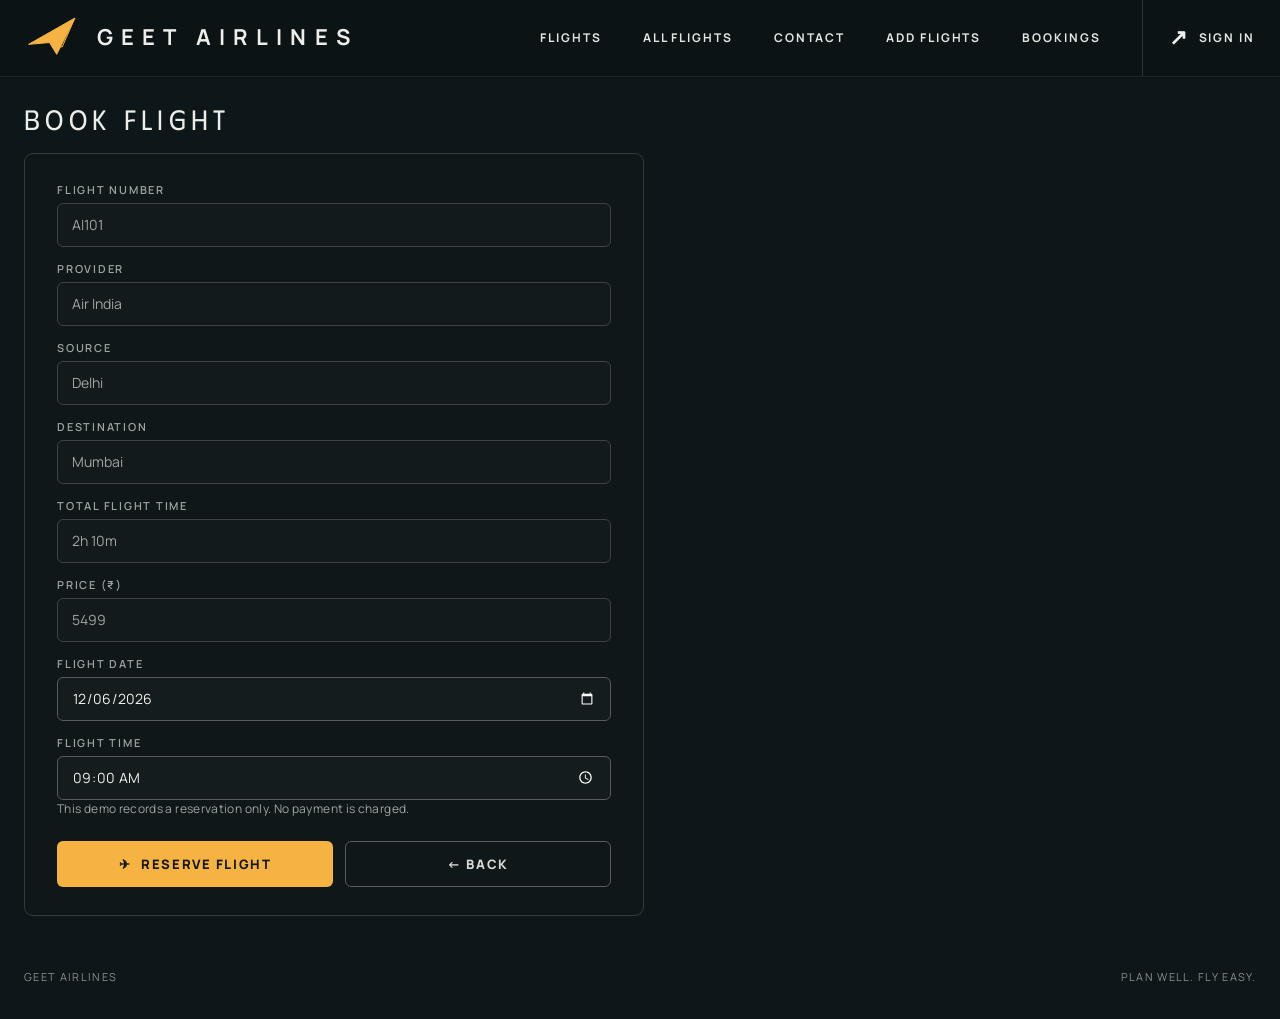
==== book.html @ dc755e6f "Deploy static pages to root and public with native Cloudflare redirects" ====
<!DOCTYPE html>
<html lang="en">
<head>
  <meta charset="UTF-8">
  <meta name="viewport" content="width=device-width, initial-scale=1">
  <meta name="theme-color" content="#0d1618">
  <title>Book Flight | Geet Airlines</title>
  <link rel="stylesheet" href="css/geet.css">
</head>
<body class="departure-page">
<div class="departure-shell">
  <header class="topbar">
    <a class="brand" href="index.html" aria-label="Geet Airlines home">
      <svg class="brand-mark" viewBox="0 0 64 48" aria-hidden="true"><path d="M4 31 55 2 35 42 27 29 4 31Z"/><path d="m27 29 14 5 14-32"/></svg>
      <span>GEET AIRLINES</span>
    </a>
    <nav class="main-nav" aria-label="Main navigation">
      <a href="index.html">Flights</a>
      <a href="viewflights.html">All flights</a>
      <a href="contact.html">Contact</a>
      <a href="addflights.html">Add flights</a>
      <a href="viewbookings.html">Bookings</a>
      <a class="logout-link" href="login.html"><span aria-hidden="true">↗</span> Sign In</a>
    </nav>
  </header>
  <main class="inner-main">
    <h1 class="page-title">Book Flight</h1>
    <form class="form-card" id="bookForm">
      <div class="form-row">
        <div class="form-field">
          <label>Flight number</label>
          <input type="text" id="flightnumber" readonly>
        </div>
        <div class="form-field">
          <label>Provider</label>
          <input type="text" id="provider" readonly>
        </div>
        <div class="form-field">
          <label>Source</label>
          <input type="text" id="source" readonly>
        </div>
        <div class="form-field">
          <label>Destination</label>
          <input type="text" id="destination" readonly>
        </div>
        <div class="form-field">
          <label>Total flight time</label>
          <input type="text" id="duration" readonly>
        </div>
        <div class="form-field">
          <label>Price (₹)</label>
          <input type="number" id="price" readonly>
        </div>
        <div class="form-field">
          <label for="fdate">Flight date</label>
          <input type="date" id="fdate" name="fdate" required>
        </div>
        <div class="form-field">
          <label for="ftime">Flight time</label>
          <input type="time" id="ftime" name="ftime" required value="09:00">
        </div>
      </div>
      <p style="font-size:12px;color:var(--muted);margin:0 0 16px;letter-spacing:.03em">This demo records a reservation only. No payment is charged.</p>
      <div class="form-submit-row">
        <button class="geet-btn" type="submit"><span aria-hidden="true">✈</span> Reserve Flight</button>
        <a class="geet-btn secondary" href="index.html">← Back</a>
      </div>
    </form>
  </main>
  <footer class="site-footer"><span>Geet Airlines</span><span>Plan well. Fly easy.</span></footer>
</div>

<script>
const DEFAULT_FLIGHTS = [
    { id: 1, flightnumber: "AI101", provider: "Air India", source: "Delhi", destination: "Mumbai", duration: "2h 10m", price: 5499 },
    { id: 2, flightnumber: "6E205", provider: "IndiGo", source: "Mumbai", destination: "Bengaluru", duration: "1h 45m", price: 4299 },
    { id: 3, flightnumber: "SG312", provider: "SpiceJet", source: "Delhi", destination: "Jaipur", duration: "1h 00m", price: 2499 },
    { id: 4, flightnumber: "UK810", provider: "Vistara", source: "Delhi", destination: "Bengaluru", duration: "2h 45m", price: 6800 },
    { id: 5, flightnumber: "AI402", provider: "Air India", source: "Mumbai", destination: "Chennai", duration: "2h 00m", price: 4800 },
    { id: 6, flightnumber: "6E508", provider: "IndiGo", source: "Hyderabad", destination: "Kolkata", duration: "2h 15m", price: 5120 }
];

const params = new URLSearchParams(window.location.search);
const id = parseInt(params.get("id")) || 1;
const saved = localStorage.getItem("geet_flights");
const flights = saved ? JSON.parse(saved) : DEFAULT_FLIGHTS;
const current = flights.find(f => f.id === id) || flights[0];

document.getElementById("flightnumber").value = current.flightnumber;
document.getElementById("provider").value = current.provider;
document.getElementById("source").value = current.source;
document.getElementById("destination").value = current.destination;
document.getElementById("duration").value = current.duration;
document.getElementById("price").value = current.price;

const dateInput = document.getElementById("fdate");
const today = new Date().toISOString().split("T")[0];
dateInput.min = today;
dateInput.value = today;

document.getElementById("bookForm").addEventListener("submit", function(e) {
  e.preventDefault();
  const user = JSON.parse(localStorage.getItem("geet_user") || '{"email":"traveler@geetairlines.com","name":"Traveler"}');
  const booking = {
    id: Date.now(),
    flightnumber: current.flightnumber,
    provider: current.provider,
    source: current.source,
    destination: current.destination,
    price: current.price,
    date: dateInput.value,
    time: document.getElementById("ftime").value,
    customerName: user.name,
    customerEmail: user.email
  };
  
  const bookings = JSON.parse(localStorage.getItem("geet_bookings") || "[]");
  bookings.push(booking);
  localStorage.setItem("geet_bookings", JSON.stringify(bookings));
  
  window.location.href = `summary.html?bid=${booking.id}`;
});
</script>
</body>
</html>
---- css/geet.css ----
@import url('https://fonts.googleapis.com/css2?family=DM+Mono:wght@400;500&family=Manrope:wght@400;500;600;700;800&family=Phudu:wght@400;500&display=swap');
:root{color-scheme:dark;--ink:#0d1618;--ink-raised:#111a1c;--rule:#30383a;--paper:#edede9;--muted:#9da5a2;--amber:#f7b342;--green:#bddecb;--sans:'Manrope',Arial,sans-serif;--mono:'DM Mono',Consolas,monospace}
*{box-sizing:border-box}html{min-height:100%;background:var(--ink)}body{margin:0;background:var(--ink);color:var(--paper);font:14px/1.45 var(--sans);letter-spacing:.01em}a{color:inherit;text-decoration:none}button,select{font:inherit}.departure-shell{width:min(100%,1505px);min-height:100vh;margin:0 auto;background:var(--ink);overflow:hidden}.topbar{height:77px;display:flex;align-items:center;padding:0 25px;border-bottom:1px solid #1b2426;background:#0c1315;gap:28px}.brand{height:100%;display:flex;align-items:center;gap:14px;flex:0 0 31%;font-size:22px;font-weight:700;letter-spacing:.37em;white-space:nowrap}.brand-mark{width:58px;height:44px;fill:var(--amber);stroke:var(--amber);stroke-width:1.1;stroke-linejoin:round}.brand-mark path+path{fill:none}.main-nav{height:100%;display:flex;align-items:center;justify-content:flex-end;gap:clamp(18px,3.2vw,48px);flex:1}.main-nav a{position:relative;height:100%;display:flex;align-items:center;font-size:12px;font-weight:700;letter-spacing:.16em;text-transform:uppercase;white-space:nowrap;color:#e4e6e2}.main-nav a:hover,.main-nav a:focus-visible{color:var(--amber)}.main-nav a.active:after{position:absolute;content:'';height:3px;left:0;right:0;bottom:18px;background:var(--amber)}.main-nav .logout-link{border-left:1px solid #293134;padding-left:26px;gap:10px}.logout-link span{font-size:22px;color:var(--paper)}
.panorama{height:238px;position:relative;overflow:hidden}.photo-track{height:100%;display:grid;grid-template-columns:1fr 1.1fr 1fr;gap:3px}.photo-panel{position:relative;overflow:hidden;margin:0;min-width:0;background:#172022}.photo-panel img{display:block;width:100%;height:100%;object-fit:cover;transition:filter .45s ease,transform .6s ease;filter:saturate(.78) brightness(.8)}.photo-panel.is-active img{filter:saturate(.97) brightness(.97);transform:scale(1.012)}.photo-panel figcaption{position:absolute;width:1px;height:1px;overflow:hidden;clip:rect(0,0,0,0);white-space:nowrap}.slide-arrow{position:absolute;top:50%;transform:translateY(-50%);width:47px;height:47px;border:1px solid #fff5;border-radius:50%;background:#111a1ccc;color:white;font-size:34px;font-weight:300;line-height:35px;cursor:pointer;transition:background .2s ease}.slide-arrow:hover,.slide-arrow:focus-visible{background:var(--amber);color:#121819}.slide-prev{left:24px}.slide-next{right:24px}.slide-dots{position:absolute;left:50%;bottom:13px;transform:translateX(-50%);display:flex;gap:13px;padding:7px 12px;border-radius:20px;background:#11171970}.slide-dots button{width:10px;height:10px;border:0;border-radius:50%;padding:0;background:#b8b9b2;opacity:.7;cursor:pointer}.slide-dots button.is-active{background:var(--amber);opacity:1;transform:scale(1.13)}
.search-board{margin:24px 24px 0;padding:18px 30px;border:1px solid #343b3d;border-radius:9px;background:#101719}.search-form{display:grid;grid-template-columns:1.1fr 1.1fr 1.1fr .8fr;gap:30px;align-items:end}.field{position:relative;min-width:0;display:grid;gap:4px;color:#d8d9d4;font-size:12px;font-weight:500}.field select{height:45px;width:100%;appearance:none;border:1px solid #565b5b;border-radius:6px;padding:0 42px 0 16px;color:#f0f0eb;background:#151c1e url("data:image/svg+xml,%3Csvg xmlns='http://www.w3.org/2000/svg' width='16' height='16' viewBox='0 0 16 16'%3E%3Cpath d='m3 6 5 5 5-5' fill='none' stroke='%23edede9' stroke-width='1.8'/%3E%3C/svg%3E") no-repeat right 14px center;font-size:14px;outline:none}.field select:focus{border-color:var(--amber);box-shadow:0 0 0 2px #f7b34230}.search-button{height:45px;border:0;border-radius:6px;background:var(--amber);color:#111719;text-transform:uppercase;letter-spacing:.12em;font-weight:800;display:flex;align-items:center;justify-content:center;gap:13px;cursor:pointer;transition:filter .2s ease,transform .2s ease}.search-button:hover{filter:brightness(1.06);transform:translateY(-1px)}.search-button svg{width:22px;height:22px;fill:none;stroke:currentColor;stroke-width:2.1;stroke-linecap:round}
.results-section{margin:0 24px}.results-heading{height:63px;display:flex;align-items:center;gap:24px}.results-heading h1{margin:0;font:400 27px/1 'Phudu','Arial Narrow',sans-serif;letter-spacing:.19em;text-transform:uppercase;white-space:nowrap}.sample-label{padding-left:22px;border-left:1px solid #485052;color:var(--amber);font-size:12px;font-weight:500;letter-spacing:.24em;text-transform:uppercase;white-space:nowrap}.results-count{margin-left:auto;font:500 11px/1 var(--mono);letter-spacing:.14em;text-transform:uppercase;color:#deded8;white-space:nowrap}.results-count strong{font-weight:500;color:inherit}.notice{margin:0;padding:10px 14px;border-left:3px solid var(--amber);background:#182022;color:#e7e7e1}.notice-error{border-color:#db7770}
.table-scroll{overflow-x:auto}.flight-board{width:100%;border-collapse:collapse;table-layout:fixed;border:1px solid #343b3d;background:#101719}.flight-board th{height:42px;padding:8px 12px;border:1px solid #343b3d;text-align:left;color:#d9dad5;font:500 12px/1 var(--mono);letter-spacing:.1em;text-transform:uppercase;white-space:nowrap}.flight-board td{height:42px;padding:6px 12px;border:1px solid #30383a;font-size:15px;font-weight:600;white-space:nowrap}.flight-board tbody tr{transition:background .16s ease}.flight-board tbody tr:hover{background:#182225}.flight-board th:nth-child(1),.flight-board td:nth-child(1){width:5%;text-align:center}.flight-board th:nth-child(2),.flight-board td:nth-child(2){width:15%}.flight-board th:nth-child(3),.flight-board td:nth-child(3){width:20%}.flight-board th:nth-child(4),.flight-board td:nth-child(4){width:10%}.flight-board th:nth-child(5),.flight-board td:nth-child(5){width:14%}.flight-board th:nth-child(6),.flight-board td:nth-child(6){width:11%;text-align:right}.flight-board th:nth-child(7),.flight-board td:nth-child(7){width:12%;text-align:center}.flight-board th:nth-child(8),.flight-board td:nth-child(8){width:13%;text-align:center}.flight-board .serial{font:500 16px/1 var(--mono);color:var(--amber)}.flight-number{font-family:var(--mono);letter-spacing:.04em}.provider-cell{letter-spacing:.12em}.price{font-size:18px!important;font-weight:800!important}.rupee{font-family:var(--sans)}.duration{font-family:var(--mono);font-size:13px!important;font-weight:400!important}.book-button{display:inline-flex;min-width:145px;height:33px;align-items:center;justify-content:center;gap:9px;border-radius:5px;background:var(--amber);color:#101719;font-size:12px;font-weight:800;letter-spacing:.12em;text-transform:uppercase;transition:filter .2s ease}.book-button:hover,.book-button:focus-visible{filter:brightness(1.1);color:#101719}.book-button span{font-size:15px}.empty-state{text-align:center!important;padding:32px!important;color:var(--muted)!important}.site-footer{display:flex;justify-content:space-between;padding:25px 24px 34px;color:#87908d;font-size:11px;letter-spacing:.12em;text-transform:uppercase}
@media(max-width:900px){.topbar{height:auto;min-height:72px;padding:10px 18px;flex-wrap:wrap;gap:6px}.brand{height:52px;flex:1 1 100%;font-size:18px}.brand-mark{width:42px;height:36px}.main-nav{height:42px;justify-content:flex-start;gap:22px;overflow-x:auto}.main-nav a{font-size:10px}.main-nav a.active:after{bottom:2px}.main-nav .logout-link{padding-left:15px}.panorama{height:clamp(155px,27vw,238px)}.search-board{margin:18px 16px 0;padding:14px}.search-form{grid-template-columns:repeat(2,minmax(0,1fr));gap:12px}.search-button{min-height:45px}.results-section{margin:0 16px}.results-heading{height:60px;gap:13px}.results-heading h1{font-size:22px;letter-spacing:.13em}.sample-label{padding-left:13px;font-size:10px}.results-count{font-size:9px}.flight-board{min-width:900px}.site-footer{padding-left:16px;padding-right:16px}}
@media(max-width:540px){.topbar{padding-left:14px;padding-right:14px}.brand{font-size:16px;letter-spacing:.3em}.main-nav{gap:17px}.panorama{height:190px}.photo-track{grid-template-columns:1fr 1fr 1fr}.photo-panel img{filter:saturate(.85) brightness(.86)}.slide-arrow{width:36px;height:36px;font-size:26px;line-height:27px}.slide-prev{left:10px}.slide-next{right:10px}.search-board{margin:14px 10px 0;padding:12px}.search-form{gap:10px}.field{font-size:11px}.field select{height:42px;padding-left:10px;font-size:12px}.search-button{height:42px;font-size:11px;gap:7px}.results-section{margin:0 10px}.results-heading{height:auto;min-height:65px;flex-wrap:wrap;column-gap:11px;row-gap:6px;padding:12px 0}.results-heading h1{font-size:20px}.sample-label{font-size:9px}.results-count{flex:1 0 100%;margin:0}.site-footer{padding:22px 10px;font-size:9px}}
@media(prefers-reduced-motion:reduce){*,*::before,*::after{scroll-behavior:auto!important;transition:none!important;animation:none!important}.photo-panel img{transform:none!important}}

/* ── Auth pages (login / register) ──────────────────────────────────── */
.auth-shell{min-height:100vh;display:flex;align-items:center;justify-content:center;padding:40px 16px;background:var(--ink)}
.auth-card{width:min(100%,440px);border:1px solid #343b3d;border-radius:12px;background:#101719;padding:40px 36px}
.auth-brand{display:flex;align-items:center;gap:12px;margin-bottom:32px;text-decoration:none}
.auth-brand svg{width:44px;height:33px;fill:var(--amber);stroke:var(--amber);stroke-width:1.1;stroke-linejoin:round}
.auth-brand svg path+path{fill:none}
.auth-brand span{font-size:17px;font-weight:700;letter-spacing:.35em;color:var(--paper)}
.auth-title{margin:0 0 24px;font:400 26px/1 'Phudu','Arial Narrow',sans-serif;letter-spacing:.18em;text-transform:uppercase;color:var(--paper)}
.auth-notice{margin:0 0 20px;padding:10px 14px;border-left:3px solid #db7770;background:#182022;color:#e7e7e1;font-size:13px}
.auth-notice.ok{border-color:var(--green)}
.form-row{display:grid;gap:14px;margin-bottom:22px}
.form-field{display:grid;gap:5px}
.form-field label{font-size:11px;font-weight:600;letter-spacing:.16em;text-transform:uppercase;color:var(--muted)}
.form-field input,.form-field textarea,.form-field select{height:44px;width:100%;border:1px solid #565b5b;border-radius:6px;padding:0 14px;background:#151c1e;color:#f0f0eb;font:14px var(--sans);outline:none;appearance:none;transition:border-color .18s}
.form-field textarea{height:100px;padding:10px 14px;resize:vertical}
.form-field select{background:#151c1e url("data:image/svg+xml,%3Csvg xmlns='http://www.w3.org/2000/svg' width='16' height='16' viewBox='0 0 16 16'%3E%3Cpath d='m3 6 5 5 5-5' fill='none' stroke='%23edede9' stroke-width='1.8'/%3E%3C/svg%3E") no-repeat right 14px center}
.form-field input:focus,.form-field textarea:focus,.form-field select:focus{border-color:var(--amber);box-shadow:0 0 0 2px #f7b34230}
.form-field input[readonly]{opacity:.65;cursor:not-allowed}
.radio-group{display:flex;gap:20px;padding:10px 0}
.radio-group label{display:flex;align-items:center;gap:7px;font-size:14px;font-weight:600;color:#d8d9d4;cursor:pointer}
.radio-group input[type=radio]{width:16px;height:16px;accent-color:var(--amber)}
.geet-btn{width:100%;height:46px;border:0;border-radius:6px;background:var(--amber);color:#111719;font:800 13px var(--sans);letter-spacing:.12em;text-transform:uppercase;cursor:pointer;transition:filter .2s,transform .2s;display:flex;align-items:center;justify-content:center;gap:10px}
.geet-btn:hover{filter:brightness(1.07);transform:translateY(-1px)}
.geet-btn.secondary{background:transparent;border:1px solid #565b5b;color:#d8d9d4}
.geet-btn.secondary:hover{border-color:var(--amber);color:var(--amber)}
.geet-btn.danger{background:#c0392b}
.geet-btn.danger:hover{filter:brightness(1.1)}
.auth-link{display:block;margin-top:18px;text-align:center;font-size:12px;font-weight:600;letter-spacing:.08em;color:var(--muted)}
.auth-link a{color:var(--amber)}
.auth-link a:hover{text-decoration:underline}

/* ── Inner pages (authenticated) ────────────────────────────────────── */
.inner-main{padding:28px 24px;max-width:960px}
.page-title{margin:0 0 20px;font:400 28px/1 'Phudu','Arial Narrow',sans-serif;letter-spacing:.19em;text-transform:uppercase;color:var(--paper)}
.page-actions{display:flex;align-items:center;gap:12px;margin-bottom:20px;flex-wrap:wrap}
.page-notice{margin:0 0 18px;padding:10px 14px;border-left:3px solid var(--amber);background:#182022;color:#e7e7e1;font-size:13px}
.page-notice.error{border-color:#db7770}
.page-notice.success{border-color:var(--green)}

/* ── Form card ──────────────────────────────────────────────────────── */
.form-card{border:1px solid #343b3d;border-radius:9px;background:#101719;padding:28px 32px;max-width:620px}
.form-card .form-row{margin-bottom:0}
.form-submit-row{display:flex;gap:12px;margin-top:24px;flex-wrap:wrap}
.form-submit-row .geet-btn{flex:1;min-width:140px}

/* ── Detail card (booking summary) ─────────────────────────────────── */
.detail-card{border:1px solid #343b3d;border-radius:9px;background:#101719;padding:28px 32px;max-width:520px}
.detail-row{display:flex;justify-content:space-between;padding:10px 0;border-bottom:1px solid #202a2c}
.detail-row:last-child{border-bottom:0}
.detail-label{font-size:11px;font-weight:600;letter-spacing:.14em;text-transform:uppercase;color:var(--muted)}
.detail-value{font-size:15px;font-weight:700;color:var(--paper);text-align:right}
.detail-value.price-big{font-size:22px;color:var(--amber)}
.confirmed-badge{display:inline-flex;align-items:center;gap:8px;padding:7px 16px;border-radius:20px;background:#1b2e22;color:var(--green);font-size:12px;font-weight:700;letter-spacing:.12em;text-transform:uppercase;margin-bottom:20px}

/* ── Data table (admin view flights / bookings) ─────────────────────── */
.data-table-wrap{overflow-x:auto}
.data-table{width:100%;border-collapse:collapse;border:1px solid #343b3d;background:#101719}
.data-table th{height:40px;padding:8px 12px;border:1px solid #343b3d;text-align:left;color:#d9dad5;font:500 11px/1 var(--mono);letter-spacing:.1em;text-transform:uppercase;white-space:nowrap}
.data-table td{height:40px;padding:6px 12px;border:1px solid #30383a;font-size:14px;font-weight:600;white-space:nowrap;color:var(--paper)}
.data-table tbody tr:hover{background:#182225}
.data-table .col-serial{font-family:var(--mono);font-size:13px;color:var(--amber);text-align:center}
.data-table .col-mono{font-family:var(--mono)}
.data-table .col-price{font-size:16px!important;font-weight:800!important;text-align:right}
.data-table .col-actions{text-align:center;white-space:nowrap}
.tbl-link{display:inline-flex;align-items:center;justify-content:center;height:28px;padding:0 14px;border-radius:4px;font-size:11px;font-weight:800;letter-spacing:.1em;text-transform:uppercase;color:var(--paper);border:1px solid #565b5b;transition:border-color .15s,color .15s}
.tbl-link:hover{border-color:var(--amber);color:var(--amber)}
.tbl-link.amber{background:var(--amber);border-color:var(--amber);color:#111719}
.tbl-link.amber:hover{filter:brightness(1.08);color:#111719}
.tbl-link.red{border-color:#c0392b;color:#c0392b}
.tbl-link.red:hover{background:#c0392b;color:#fff}
.tbl-delete-form{display:inline}

/* ── Contact form specific ──────────────────────────────────────────── */
.contact-wrap{max-width:620px}
.contact-wrap .form-field input,.contact-wrap .form-field textarea{font-size:14px}

@media(max-width:900px){.inner-main{padding:20px 16px}.form-card{padding:22px 20px}.auth-card{padding:30px 22px}}
@media(max-width:540px){.inner-main{padding:14px 10px}.page-title{font-size:22px}.form-card{padding:18px 14px}.detail-card{padding:18px 14px}.auth-card{padding:22px 14px}}
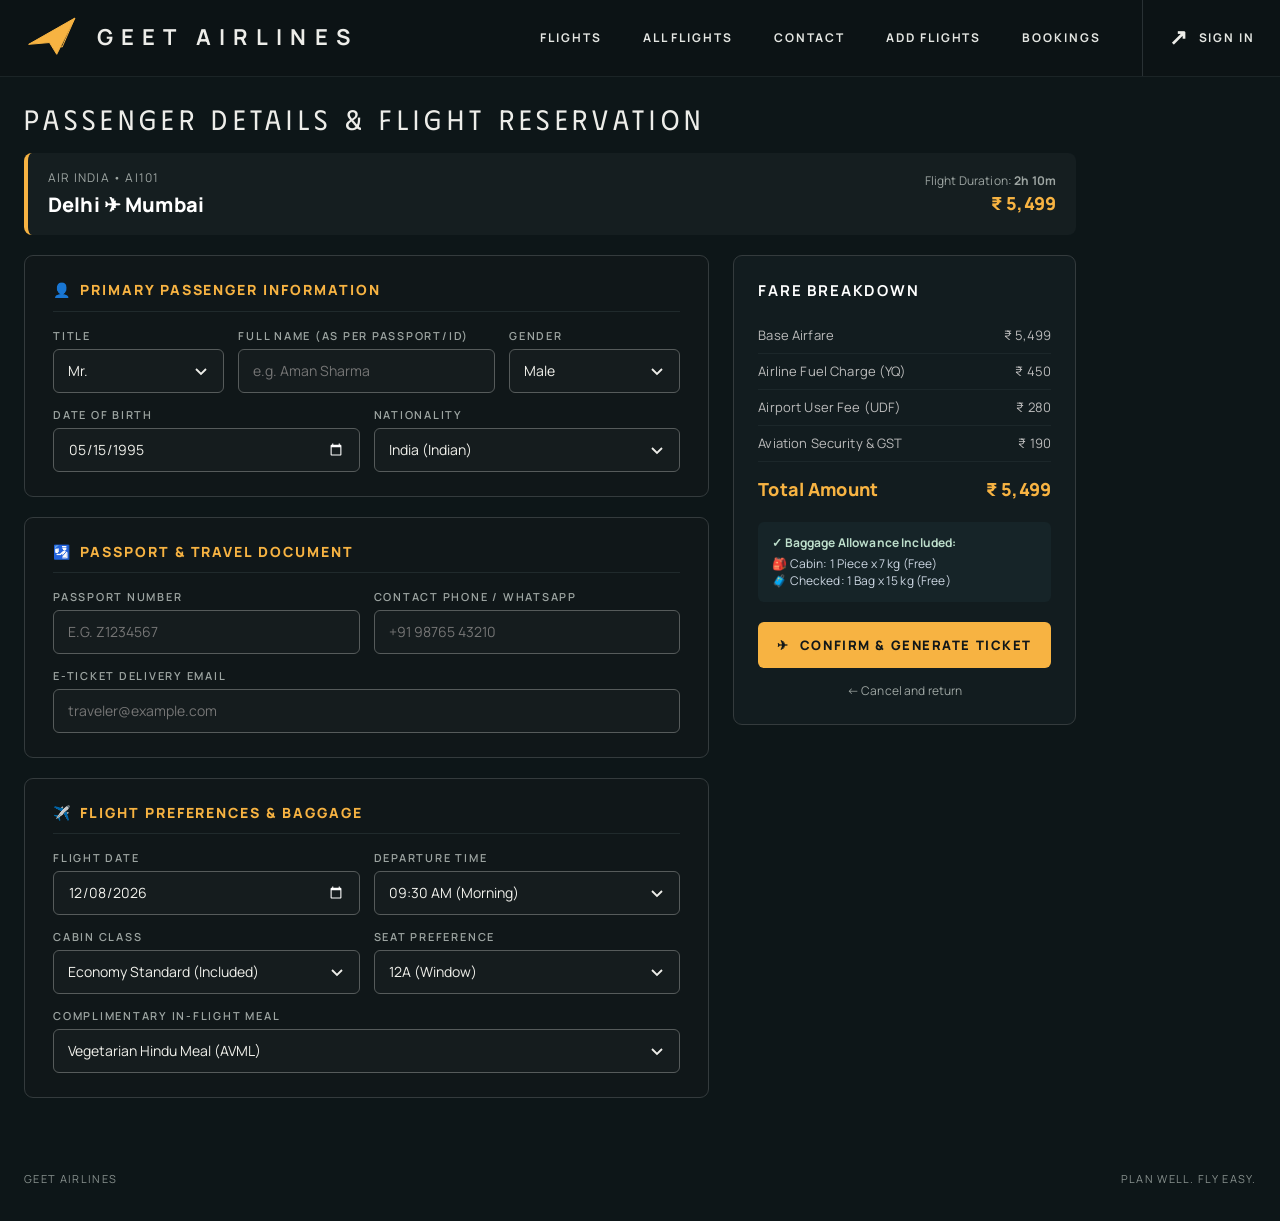
==== commit 0e328d65: "Add full airline booking flow: passenger title, passport, nationality, seat, meal, and official IATA" ====
--- a/book.html
+++ b/book.html
@@ -4,8 +4,20 @@
   <meta charset="UTF-8">
   <meta name="viewport" content="width=device-width, initial-scale=1">
   <meta name="theme-color" content="#0d1618">
-  <title>Book Flight | Geet Airlines</title>
+  <title>Passenger Details & Booking | Geet Airlines</title>
   <link rel="stylesheet" href="css/geet.css">
+  <style>
+    .booking-grid { display: grid; grid-template-columns: 2fr 1fr; gap: 24px; align-items: start; }
+    .section-card { border: 1px solid #343b3d; border-radius: 9px; background: #101719; padding: 24px 28px; margin-bottom: 20px; }
+    .section-title { font-size: 14px; font-weight: 800; letter-spacing: 0.14em; text-transform: uppercase; color: var(--amber); margin-bottom: 16px; display: flex; align-items: center; gap: 8px; border-bottom: 1px solid #202a2c; padding-bottom: 10px; }
+    .form-row-2 { display: grid; grid-template-columns: 1fr 1fr; gap: 14px; }
+    .form-row-3 { display: grid; grid-template-columns: 1fr 1.5fr 1fr; gap: 14px; }
+    .fare-card { border: 1px solid #343b3d; border-radius: 9px; background: #121c1f; padding: 24px; position: sticky; top: 20px; }
+    .fare-row { display: flex; justify-content: space-between; padding: 8px 0; font-size: 13px; color: #bbb; border-bottom: 1px solid #1c272a; }
+    .fare-total { display: flex; justify-content: space-between; padding: 14px 0 0; font-size: 18px; font-weight: 800; color: var(--amber); }
+    .flight-pill { background: #151e20; border-radius: 8px; padding: 16px 20px; display: flex; justify-content: space-between; align-items: center; margin-bottom: 20px; border-left: 4px solid var(--amber); }
+    @media(max-width: 900px) { .booking-grid { grid-template-columns: 1fr; } .form-row-2, .form-row-3 { grid-template-columns: 1fr; } }
+  </style>
 </head>
 <body class="departure-page">
 <div class="departure-shell">
@@ -23,47 +35,173 @@
       <a class="logout-link" href="login.html"><span aria-hidden="true">↗</span> Sign In</a>
     </nav>
   </header>
-  <main class="inner-main">
-    <h1 class="page-title">Book Flight</h1>
-    <form class="form-card" id="bookForm">
-      <div class="form-row">
-        <div class="form-field">
-          <label>Flight number</label>
-          <input type="text" id="flightnumber" readonly>
+  <main class="inner-main" style="max-width:1100px">
+    <h1 class="page-title">Passenger Details & Flight Reservation</h1>
+
+    <div class="flight-pill">
+      <div>
+        <div id="flProviderFlight" style="font-size:12px;color:var(--muted);text-transform:uppercase;letter-spacing:0.1em">Air India • AI101</div>
+        <div id="flRoute" style="font-size:20px;font-weight:800;color:#fff;margin-top:4px">Delhi ✈ Mumbai</div>
+      </div>
+      <div style="text-align:right">
+        <div style="font-size:12px;color:var(--muted)">Flight Duration: <strong id="flDuration">2h 10m</strong></div>
+        <div id="flPrice" style="font-size:18px;font-weight:800;color:var(--amber)">₹ 5,499</div>
+      </div>
+    </div>
+
+    <form id="bookingform">
+      <div class="booking-grid">
+        <div>
+          <!-- Section 1: Passenger Information -->
+          <div class="section-card">
+            <div class="section-title"><span>👤</span> Primary Passenger Information</div>
+            <div class="form-row-3" style="margin-bottom:14px">
+              <div class="form-field">
+                <label for="title">Title</label>
+                <select id="title" name="title">
+                  <option value="Mr.">Mr.</option>
+                  <option value="Ms.">Ms.</option>
+                  <option value="Mrs.">Mrs.</option>
+                  <option value="Dr.">Dr.</option>
+                </select>
+              </div>
+              <div class="form-field">
+                <label for="passenger_name">Full Name (as per Passport/ID)</label>
+                <input type="text" id="passenger_name" name="passenger_name" required placeholder="e.g. Aman Sharma">
+              </div>
+              <div class="form-field">
+                <label for="gender">Gender</label>
+                <select id="gender" name="gender">
+                  <option value="M">Male</option>
+                  <option value="F">Female</option>
+                  <option value="O">Other</option>
+                </select>
+              </div>
+            </div>
+
+            <div class="form-row-2">
+              <div class="form-field">
+                <label for="dob">Date of Birth</label>
+                <input type="date" id="dob" name="dob" required value="1995-05-15">
+              </div>
+              <div class="form-field">
+                <label for="nationality">Nationality</label>
+                <select id="nationality" name="nationality">
+                  <option value="Indian">India (Indian)</option>
+                  <option value="American">United States (American)</option>
+                  <option value="British">United Kingdom (British)</option>
+                  <option value="Canadian">Canada (Canadian)</option>
+                  <option value="Emirati">United Arab Emirates</option>
+                  <option value="Australian">Australia</option>
+                  <option value="Singaporean">Singapore</option>
+                  <option value="German">Germany</option>
+                </select>
+              </div>
+            </div>
+          </div>
+
+          <!-- Section 2: Passport Details -->
+          <div class="section-card">
+            <div class="section-title"><span>🛂</span> Passport & Travel Document</div>
+            <div class="form-row-2">
+              <div class="form-field">
+                <label for="passport_no">Passport Number</label>
+                <input type="text" id="passport_no" name="passport_no" required placeholder="e.g. Z1234567" style="text-transform:uppercase">
+              </div>
+              <div class="form-field">
+                <label for="contact_phone">Contact Phone / WhatsApp</label>
+                <input type="text" id="contact_phone" name="contact_phone" required placeholder="+91 98765 43210">
+              </div>
+            </div>
+            <div class="form-field" style="margin-top:14px">
+              <label for="contact_email">E-Ticket Delivery Email</label>
+              <input type="email" id="contact_email" name="contact_email" required placeholder="traveler@example.com">
+            </div>
+          </div>
+
+          <!-- Section 3: Seat, Meal & Travel Schedule -->
+          <div class="section-card">
+            <div class="section-title"><span>✈️</span> Flight Preferences & Baggage</div>
+            <div class="form-row-2" style="margin-bottom:14px">
+              <div class="form-field">
+                <label for="fdate">Flight Date</label>
+                <input type="date" id="fdate" name="fdate" required>
+              </div>
+              <div class="form-field">
+                <label for="ftime">Departure Time</label>
+                <select id="ftime" name="ftime">
+                  <option value="06:00">06:00 AM (Early Morning)</option>
+                  <option value="09:30" selected>09:30 AM (Morning)</option>
+                  <option value="14:15">02:15 PM (Afternoon)</option>
+                  <option value="18:45">06:45 PM (Evening)</option>
+                  <option value="21:30">09:30 PM (Night)</option>
+                </select>
+              </div>
+            </div>
+
+            <div class="form-row-2" style="margin-bottom:14px">
+              <div class="form-field">
+                <label for="cabin_class">Cabin Class</label>
+                <select id="cabin_class" name="cabin_class">
+                  <option value="Economy Standard">Economy Standard (Included)</option>
+                  <option value="Premium Economy">Premium Economy (+ ₹1,200)</option>
+                  <option value="Business Class">Business Class (+ ₹3,500)</option>
+                </select>
+              </div>
+              <div class="form-field">
+                <label for="seat">Seat Preference</label>
+                <select id="seat" name="seat">
+                  <option value="12A">12A (Window)</option>
+                  <option value="12B">12B (Middle)</option>
+                  <option value="12C">12C (Aisle)</option>
+                  <option value="14A">14A (Window - Front)</option>
+                  <option value="14C">14C (Aisle - Front)</option>
+                  <option value="16F">16F (Window)</option>
+                  <option value="21D">21D (Aisle)</option>
+                </select>
+              </div>
+            </div>
+
+            <div class="form-field">
+              <label for="meal">Complimentary In-Flight Meal</label>
+              <select id="meal" name="meal">
+                <option value="Vegetarian Hindu Meal (AVML)">Vegetarian Hindu Meal (AVML)</option>
+                <option value="Non-Vegetarian Meal">Non-Vegetarian Meal</option>
+                <option value="Jain Vegetarian Meal">Jain Vegetarian Meal</option>
+                <option value="Diabetic Meal">Diabetic Meal</option>
+                <option value="Fruit Platter">Fruit Platter</option>
+              </select>
+            </div>
+          </div>
         </div>
-        <div class="form-field">
-          <label>Provider</label>
-          <input type="text" id="provider" readonly>
+
+        <!-- Sidebar: Fare Summary & Baggage -->
+        <div>
+          <div class="fare-card">
+            <h3 style="margin:0 0 16px;font-size:15px;text-transform:uppercase;letter-spacing:0.12em;color:#fff">Fare Breakdown</h3>
+            <div class="fare-row"><span>Base Airfare</span><span id="fareBase">₹ 5,499</span></div>
+            <div class="fare-row"><span>Airline Fuel Charge (YQ)</span><span>₹ 450</span></div>
+            <div class="fare-row"><span>Airport User Fee (UDF)</span><span>₹ 280</span></div>
+            <div class="fare-row"><span>Aviation Security & GST</span><span>₹ 190</span></div>
+            <div class="fare-total">
+              <span>Total Amount</span>
+              <span id="fareTotal">₹ 5,499</span>
+            </div>
+
+            <div style="background:#162428;border-radius:6px;padding:12px 14px;margin:20px 0;font-size:12px;color:#cbd5e1">
+              <div style="font-weight:700;color:var(--green);margin-bottom:4px">✓ Baggage Allowance Included:</div>
+              <div>🎒 Cabin: 1 Piece x 7 kg (Free)</div>
+              <div>🧳 Checked: 1 Bag x 15 kg (Free)</div>
+            </div>
+
+            <button class="geet-btn" type="submit" style="width:100%">
+              <span aria-hidden="true">✈</span> Confirm & Generate Ticket
+            </button>
+            <div style="text-align:center;margin-top:12px">
+              <a href="index.html" style="font-size:12px;color:var(--muted)">← Cancel and return</a>
+            </div>
+          </div>
         </div>
-        <div class="form-field">
-          <label>Source</label>
-          <input type="text" id="source" readonly>
-        </div>
-        <div class="form-field">
-          <label>Destination</label>
-          <input type="text" id="destination" readonly>
-        </div>
-        <div class="form-field">
-          <label>Total flight time</label>
-          <input type="text" id="duration" readonly>
-        </div>
-        <div class="form-field">
-          <label>Price (₹)</label>
-          <input type="number" id="price" readonly>
-        </div>
-        <div class="form-field">
-          <label for="fdate">Flight date</label>
-          <input type="date" id="fdate" name="fdate" required>
-        </div>
-        <div class="form-field">
-          <label for="ftime">Flight time</label>
-          <input type="time" id="ftime" name="ftime" required value="09:00">
-        </div>
-      </div>
-      <p style="font-size:12px;color:var(--muted);margin:0 0 16px;letter-spacing:.03em">This demo records a reservation only. No payment is charged.</p>
-      <div class="form-submit-row">
-        <button class="geet-btn" type="submit"><span aria-hidden="true">✈</span> Reserve Flight</button>
-        <a class="geet-btn secondary" href="index.html">← Back</a>
       </div>
     </form>
   </main>
@@ -86,32 +224,54 @@
 const flights = saved ? JSON.parse(saved) : DEFAULT_FLIGHTS;
 const current = flights.find(f => f.id === id) || flights[0];
 
-document.getElementById("flightnumber").value = current.flightnumber;
-document.getElementById("provider").value = current.provider;
-document.getElementById("source").value = current.source;
-document.getElementById("destination").value = current.destination;
-document.getElementById("duration").value = current.duration;
-document.getElementById("price").value = current.price;
+document.getElementById("flProviderFlight").textContent = current.provider + " • " + current.flightnumber;
+document.getElementById("flRoute").textContent = current.source + " ✈ " + current.destination;
+document.getElementById("flDuration").textContent = current.duration;
+document.getElementById("flPrice").textContent = "₹ " + Number(current.price).toLocaleString("en-IN");
+document.getElementById("fareBase").textContent = "₹ " + Number(current.price).toLocaleString("en-IN");
+document.getElementById("fareTotal").textContent = "₹ " + Number(current.price).toLocaleString("en-IN");
 
 const dateInput = document.getElementById("fdate");
-const today = new Date().toISOString().split("T")[0];
-dateInput.min = today;
-dateInput.value = today;
-
-document.getElementById("bookForm").addEventListener("submit", function(e) {
+const today = new Date();
+today.setDate(today.getDate() + 2);
+dateInput.min = new Date().toISOString().split("T")[0];
+dateInput.value = today.toISOString().split("T")[0];
+
+// Pre-fill user if logged in
+const user = JSON.parse(localStorage.getItem("geet_user") || "{}");
+if (user.name) document.getElementById("passenger_name").value = user.name;
+if (user.email) document.getElementById("contact_email").value = user.email;
+
+document.getElementById("bookingform").addEventListener("submit", function(e) {
   e.preventDefault();
-  const user = JSON.parse(localStorage.getItem("geet_user") || '{"email":"traveler@geetairlines.com","name":"Traveler"}');
+  const title = document.getElementById("title").value;
+  const pName = document.getElementById("passenger_name").value;
+  const passport = document.getElementById("passport_no").value.toUpperCase();
+  const nationality = document.getElementById("nationality").value;
+  const seat = document.getElementById("seat").value;
+  const cabin = document.getElementById("cabin_class").value;
+  const meal = document.getElementById("meal").value;
+  const phone = document.getElementById("contact_phone").value;
+  const email = document.getElementById("contact_email").value;
+
   const booking = {
     id: Date.now(),
     flightnumber: current.flightnumber,
     provider: current.provider,
     source: current.source,
     destination: current.destination,
+    duration: current.duration,
     price: current.price,
     date: dateInput.value,
     time: document.getElementById("ftime").value,
-    customerName: user.name,
-    customerEmail: user.email
+    customerName: title + " " + pName,
+    passportNo: passport,
+    nationality: nationality,
+    seat: seat,
+    cabinClass: cabin,
+    meal: meal,
+    customerPhone: phone,
+    customerEmail: email
   };
   
   const bookings = JSON.parse(localStorage.getItem("geet_bookings") || "[]");
